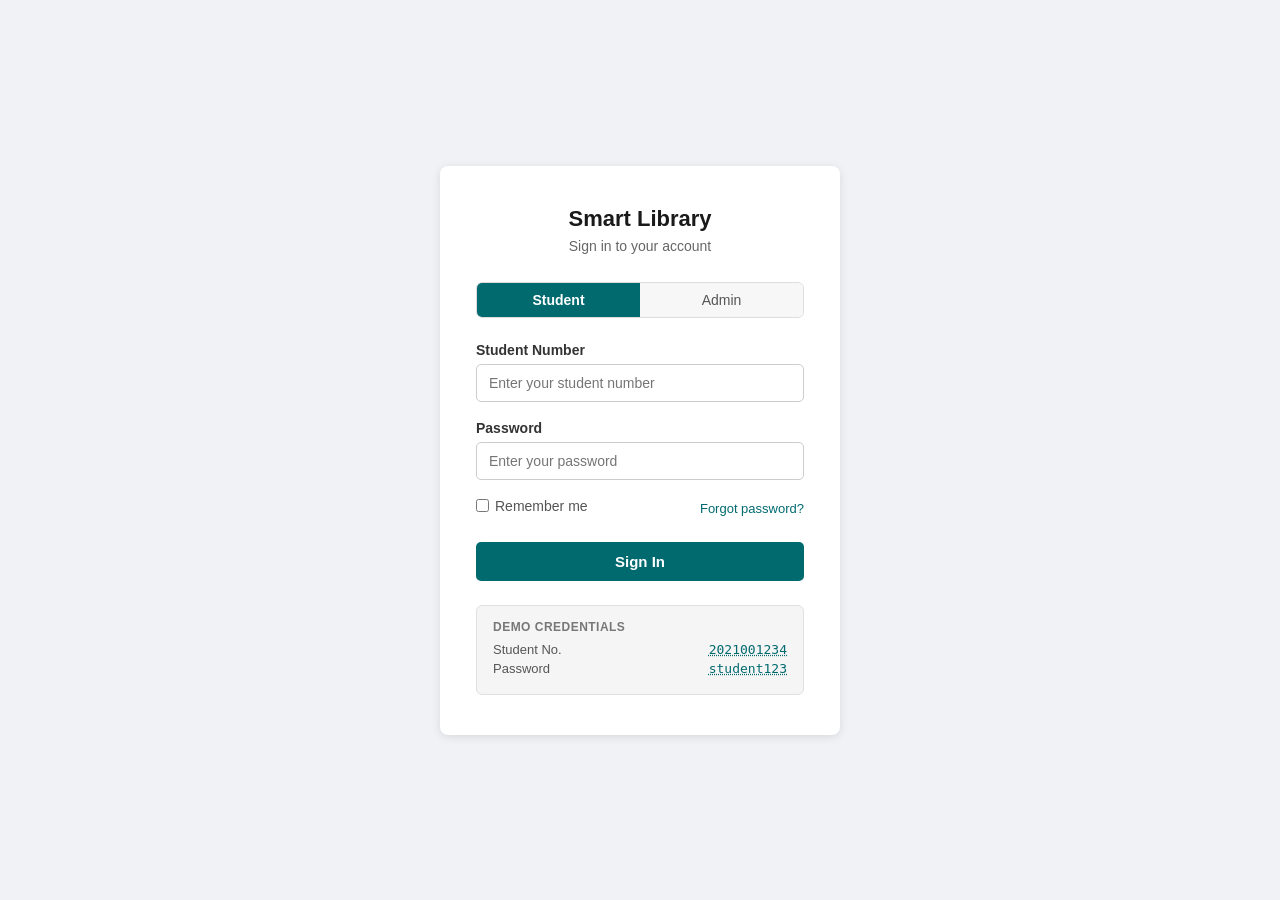
==== src/main/login-page/login-page.html @ d57f2d24 "Move web and login files into src/main Relocate static assets and login page into the src/main direc" ====
<!DOCTYPE html>
<html lang="en">
<head>
  <meta charset="UTF-8" />
  <meta name="viewport" content="width=device-width, initial-scale=1.0" />
  <title>Smart Library - Login</title>
  <style>
    * {
      box-sizing: border-box;
      margin: 0;
      padding: 0;
    }

    body {
      font-family: Arial, sans-serif;
      background-color: #f0f2f5;
      display: flex;
      justify-content: center;
      align-items: center;
      min-height: 100vh;
    }

    .login-card {
      background-color: #ffffff;
      padding: 40px 36px;
      border-radius: 8px;
      box-shadow: 0 2px 10px rgba(0, 0, 0, 0.1);
      width: 100%;
      max-width: 400px;
    }

    .login-title {
      font-size: 22px;
      font-weight: bold;
      color: #1a1a1a;
      margin-bottom: 6px;
      text-align: center;
    }

    .login-subtitle {
      font-size: 14px;
      color: #666;
      text-align: center;
      margin-bottom: 28px;
    }

    /* Role tabs */
    .role-tabs {
      display: flex;
      border: 1px solid #ddd;
      border-radius: 6px;
      overflow: hidden;
      margin-bottom: 24px;
    }

    .role-tab {
      flex: 1;
      padding: 9px;
      font-size: 14px;
      background: #f7f7f7;
      border: none;
      cursor: pointer;
      color: #555;
    }

    .role-tab.active {
      background: #016a6f;
      color: #ffffff;
      font-weight: 600;
    }

    /* Form */
    .form-group {
      margin-bottom: 18px;
    }

    label {
      display: block;
      font-size: 14px;
      font-weight: 600;
      color: #333;
      margin-bottom: 6px;
    }

    input[type="text"],
    input[type="password"] {
      width: 100%;
      padding: 10px 12px;
      font-size: 14px;
      border: 1px solid #ccc;
      border-radius: 5px;
      outline: none;
      color: #1a1a1a;
    }

    input[type="text"]:focus,
    input[type="password"]:focus {
      border-color: #016a6f;
    }

    input.error-input {
      border-color: #cc0000;
    }

    .error-msg {
      font-size: 12px;
      color: #cc0000;
      margin-top: 4px;
      display: none;
    }

    .error-msg.show {
      display: block;
    }

    .form-bottom-row {
      display: flex;
      justify-content: space-between;
      align-items: center;
      margin-bottom: 22px;
      font-size: 13px;
    }

    .form-bottom-row label {
      font-weight: normal;
      display: flex;
      align-items: center;
      gap: 6px;
      color: #555;
      cursor: pointer;
    }

    .forgot {
      color: #016a6f;
      text-decoration: none;
      font-size: 13px;
    }

    .forgot:hover {
      text-decoration: underline;
    }

    .btn-login {
      width: 100%;
      padding: 11px;
      background-color: #016a6f;
      color: #fff;
      font-size: 15px;
      font-weight: 600;
      border: none;
      border-radius: 5px;
      cursor: pointer;
    }

    .btn-login:hover {
      background-color: #014f53;
    }

    .btn-login:disabled {
      background-color: #aaa;
      cursor: not-allowed;
    }

    /* Demo hint */
    .demo-hint {
      margin-top: 24px;
      background: #f5f5f5;
      border: 1px solid #e0e0e0;
      border-radius: 6px;
      padding: 14px 16px;
    }

    .demo-hint p {
      font-size: 12px;
      color: #777;
      margin-bottom: 8px;
      font-weight: 600;
      text-transform: uppercase;
      letter-spacing: 0.04em;
    }

    .demo-row {
      display: flex;
      justify-content: space-between;
      font-size: 13px;
      margin-bottom: 4px;
    }

    .demo-row span:first-child {
      color: #555;
    }

    .demo-val {
      font-family: monospace;
      color: #016a6f;
      cursor: pointer;
      font-size: 13px;
      background: none;
      border: none;
      padding: 0;
      text-decoration: underline dotted;
    }

    .demo-val:hover { color: #014f53; }

    /* Success */
    .success-box {
      display: none;
      text-align: center;
      padding: 16px 0 8px;
    }

    .success-box .checkmark {
      font-size: 40px;
      margin-bottom: 12px;
    }

    .success-box h3 {
      font-size: 18px;
      color: #1a1a1a;
      margin-bottom: 6px;
    }

    .success-box p {
      font-size: 13px;
      color: #666;
    }

    .back-btn {
      margin-top: 16px;
      background: none;
      border: none;
      color: #016a6f;
      font-size: 13px;
      cursor: pointer;
      text-decoration: underline;
    }
  </style>
</head>
<body>

<div class="login-card">
  <h1 class="login-title">Smart Library</h1>
  <p class="login-subtitle">Sign in to your account</p>

  <!-- Role Tabs -->
  <div class="role-tabs">
    <button class="role-tab active" id="tab-student" onclick="switchRole('student')" type="button">Student</button>
    <button class="role-tab" id="tab-admin" onclick="switchRole('admin')" type="button">Admin</button>
  </div>

  <!-- Form -->
  <form id="login-form" novalidate>
    <div class="form-group">
      <label for="user-id" id="id-label">Student Number</label>
      <input type="text" id="user-id" placeholder="Enter your student number" />
      <span class="error-msg" id="id-error">This field is required.</span>
    </div>

    <div class="form-group">
      <label for="password">Password</label>
      <input type="password" id="password" placeholder="Enter your password" />
      <span class="error-msg" id="pw-error">This field is required.</span>
    </div>

    <div class="form-bottom-row">
      <label>
        <input type="checkbox" id="remember" />
        Remember me
      </label>
      <a href="#" class="forgot">Forgot password?</a>
    </div>

    <button type="submit" class="btn-login" id="login-btn">Sign In</button>
  </form>

  <!-- Success -->
  <div class="success-box" id="success-box">
    <div class="checkmark">✅</div>
    <h3 id="success-title">Login Successful!</h3>
    <p id="success-msg">Redirecting to your dashboard...</p>
    <button class="back-btn" onclick="resetForm()">← Back to login</button>
  </div>

  <!-- Demo credentials -->
  <div class="demo-hint">
    <p>Demo credentials</p>
    <div class="demo-row">
      <span id="demo-id-label">Student No.</span>
      <button class="demo-val" id="demo-id-val" type="button" onclick="fillField('user-id', this.textContent)">2021001234</button>
    </div>
    <div class="demo-row">
      <span>Password</span>
      <button class="demo-val" id="demo-pw-val" type="button" onclick="fillField('password', this.textContent)">student123</button>
    </div>
  </div>
</div>

<script>
  var currentRole = 'student';

  var roles = {
    student: {
      idLabel: 'Student Number',
      placeholder: 'Enter your student number',
      demoIdLabel: 'Student No.',
      demoId: '2021001234',
      demoPass: 'student123',
      successTitle: 'Login Successful!',
      successMsg: 'Welcome, Student. Redirecting to dashboard...'
    },
    admin: {
      idLabel: 'Admin ID',
      placeholder: 'Enter your admin ID',
      demoIdLabel: 'Admin ID',
      demoId: 'ADMIN001',
      demoPass: 'admin123',
      successTitle: 'Login Successful!',
      successMsg: 'Welcome, Administrator. Redirecting to admin panel...'
    }
  };

  function switchRole(role) {
    currentRole = role;
    var r = roles[role];
    document.getElementById('tab-student').classList.toggle('active', role === 'student');
    document.getElementById('tab-admin').classList.toggle('active', role === 'admin');
    document.getElementById('id-label').textContent = r.idLabel;
    document.getElementById('user-id').placeholder = r.placeholder;
    document.getElementById('demo-id-label').textContent = r.demoIdLabel;
    document.getElementById('demo-id-val').textContent = r.demoId;
    document.getElementById('demo-pw-val').textContent = r.demoPass;
    clearErrors();
  }

  function fillField(id, value) {
    document.getElementById(id).value = value;
    document.getElementById(id).classList.remove('error-input');
    if (id === 'user-id') document.getElementById('id-error').classList.remove('show');
    else document.getElementById('pw-error').classList.remove('show');
  }

  function clearErrors() {
    document.getElementById('user-id').classList.remove('error-input');
    document.getElementById('password').classList.remove('error-input');
    document.getElementById('id-error').classList.remove('show');
    document.getElementById('pw-error').classList.remove('show');
    document.getElementById('id-error').textContent = 'This field is required.';
  }

  function resetForm() {
    document.getElementById('login-form').style.display = '';
    document.getElementById('success-box').style.display = 'none';
    document.getElementById('user-id').value = '';
    document.getElementById('password').value = '';
    clearErrors();
  }

  document.getElementById('login-form').addEventListener('submit', function(e) {
    e.preventDefault();
    var idVal = document.getElementById('user-id').value.trim();
    var pwVal = document.getElementById('password').value.trim();
    var valid = true;

    clearErrors();

    if (!idVal) {
      document.getElementById('user-id').classList.add('error-input');
      document.getElementById('id-error').classList.add('show');
      valid = false;
    }
    if (!pwVal) {
      document.getElementById('password').classList.add('error-input');
      document.getElementById('pw-error').classList.add('show');
      valid = false;
    }
    if (!valid) return;

    var r = roles[currentRole];
    if (idVal !== r.demoId || pwVal !== r.demoPass) {
      document.getElementById('user-id').classList.add('error-input');
      document.getElementById('password').classList.add('error-input');
      document.getElementById('id-error').textContent = 'Incorrect ID or password. Try the demo credentials below.';
      document.getElementById('id-error').classList.add('show');
      return;
    }

    var btn = document.getElementById('login-btn');
    btn.disabled = true;
    btn.textContent = 'Signing in...';

    setTimeout(function() {
      btn.disabled = false;
      btn.textContent = 'Sign In';
      document.getElementById('login-form').style.display = 'none';
      document.getElementById('success-title').textContent = r.successTitle;
      document.getElementById('success-msg').textContent = r.successMsg;
      document.getElementById('success-box').style.display = 'block';
    }, 1000);
  });
</script>

</body>
</html>
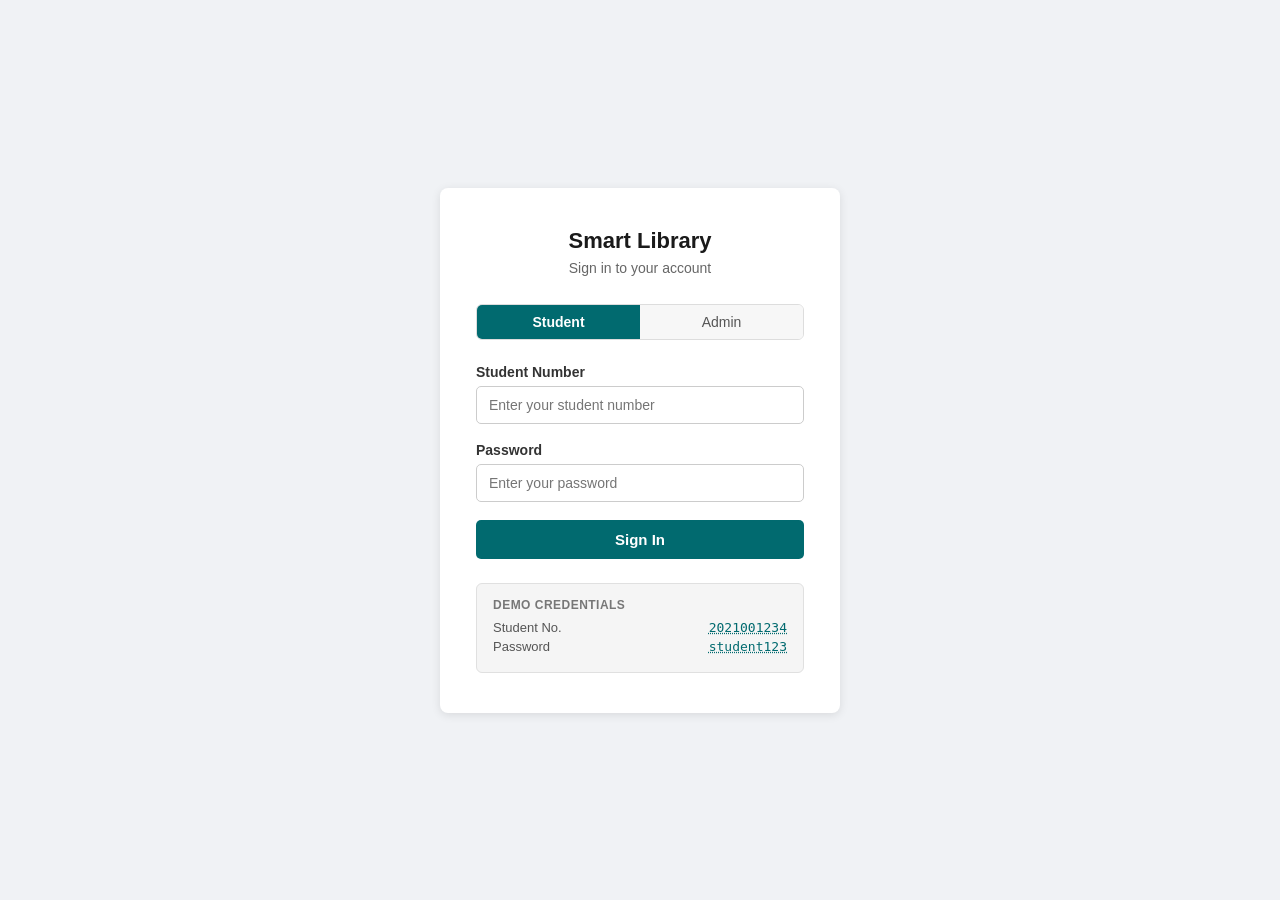
==== commit 72bff4c6: "Update login-page.html" ====
--- a/src/main/login-page/login-page.html
+++ b/src/main/login-page/login-page.html
@@ -250,26 +250,18 @@
   </div>
 
   <!-- Form -->
-  <form id="login-form" novalidate>
+ <form action="/login" method="POST" id="login-form">
     <div class="form-group">
       <label for="user-id" id="id-label">Student Number</label>
-      <input type="text" id="user-id" placeholder="Enter your student number" />
+      <input type="text" id="user-id" name="username" placeholder="Enter your student number" />
       <span class="error-msg" id="id-error">This field is required.</span>
     </div>
 
     <div class="form-group">
       <label for="password">Password</label>
-      <input type="password" id="password" placeholder="Enter your password" />
-      <span class="error-msg" id="pw-error">This field is required.</span>
-    </div>
-
-    <div class="form-bottom-row">
-      <label>
-        <input type="checkbox" id="remember" />
-        Remember me
-      </label>
-      <a href="#" class="forgot">Forgot password?</a>
-    </div>
+      <input type="password" id="password" name="password" placeholder="Enter your password" />
+    <span class="error-msg" id="pw-error">This field is required.</span>
+  </div>
 
     <button type="submit" class="btn-login" id="login-btn">Sign In</button>
   </form>
@@ -296,109 +288,6 @@
   </div>
 </div>
 
-<script>
-  var currentRole = 'student';
-
-  var roles = {
-    student: {
-      idLabel: 'Student Number',
-      placeholder: 'Enter your student number',
-      demoIdLabel: 'Student No.',
-      demoId: '2021001234',
-      demoPass: 'student123',
-      successTitle: 'Login Successful!',
-      successMsg: 'Welcome, Student. Redirecting to dashboard...'
-    },
-    admin: {
-      idLabel: 'Admin ID',
-      placeholder: 'Enter your admin ID',
-      demoIdLabel: 'Admin ID',
-      demoId: 'ADMIN001',
-      demoPass: 'admin123',
-      successTitle: 'Login Successful!',
-      successMsg: 'Welcome, Administrator. Redirecting to admin panel...'
-    }
-  };
-
-  function switchRole(role) {
-    currentRole = role;
-    var r = roles[role];
-    document.getElementById('tab-student').classList.toggle('active', role === 'student');
-    document.getElementById('tab-admin').classList.toggle('active', role === 'admin');
-    document.getElementById('id-label').textContent = r.idLabel;
-    document.getElementById('user-id').placeholder = r.placeholder;
-    document.getElementById('demo-id-label').textContent = r.demoIdLabel;
-    document.getElementById('demo-id-val').textContent = r.demoId;
-    document.getElementById('demo-pw-val').textContent = r.demoPass;
-    clearErrors();
-  }
-
-  function fillField(id, value) {
-    document.getElementById(id).value = value;
-    document.getElementById(id).classList.remove('error-input');
-    if (id === 'user-id') document.getElementById('id-error').classList.remove('show');
-    else document.getElementById('pw-error').classList.remove('show');
-  }
-
-  function clearErrors() {
-    document.getElementById('user-id').classList.remove('error-input');
-    document.getElementById('password').classList.remove('error-input');
-    document.getElementById('id-error').classList.remove('show');
-    document.getElementById('pw-error').classList.remove('show');
-    document.getElementById('id-error').textContent = 'This field is required.';
-  }
-
-  function resetForm() {
-    document.getElementById('login-form').style.display = '';
-    document.getElementById('success-box').style.display = 'none';
-    document.getElementById('user-id').value = '';
-    document.getElementById('password').value = '';
-    clearErrors();
-  }
-
-  document.getElementById('login-form').addEventListener('submit', function(e) {
-    e.preventDefault();
-    var idVal = document.getElementById('user-id').value.trim();
-    var pwVal = document.getElementById('password').value.trim();
-    var valid = true;
-
-    clearErrors();
-
-    if (!idVal) {
-      document.getElementById('user-id').classList.add('error-input');
-      document.getElementById('id-error').classList.add('show');
-      valid = false;
-    }
-    if (!pwVal) {
-      document.getElementById('password').classList.add('error-input');
-      document.getElementById('pw-error').classList.add('show');
-      valid = false;
-    }
-    if (!valid) return;
-
-    var r = roles[currentRole];
-    if (idVal !== r.demoId || pwVal !== r.demoPass) {
-      document.getElementById('user-id').classList.add('error-input');
-      document.getElementById('password').classList.add('error-input');
-      document.getElementById('id-error').textContent = 'Incorrect ID or password. Try the demo credentials below.';
-      document.getElementById('id-error').classList.add('show');
-      return;
-    }
-
-    var btn = document.getElementById('login-btn');
-    btn.disabled = true;
-    btn.textContent = 'Signing in...';
-
-    setTimeout(function() {
-      btn.disabled = false;
-      btn.textContent = 'Sign In';
-      document.getElementById('login-form').style.display = 'none';
-      document.getElementById('success-title').textContent = r.successTitle;
-      document.getElementById('success-msg').textContent = r.successMsg;
-      document.getElementById('success-box').style.display = 'block';
-    }, 1000);
-  });
-</script>
 
 </body>
 </html>
